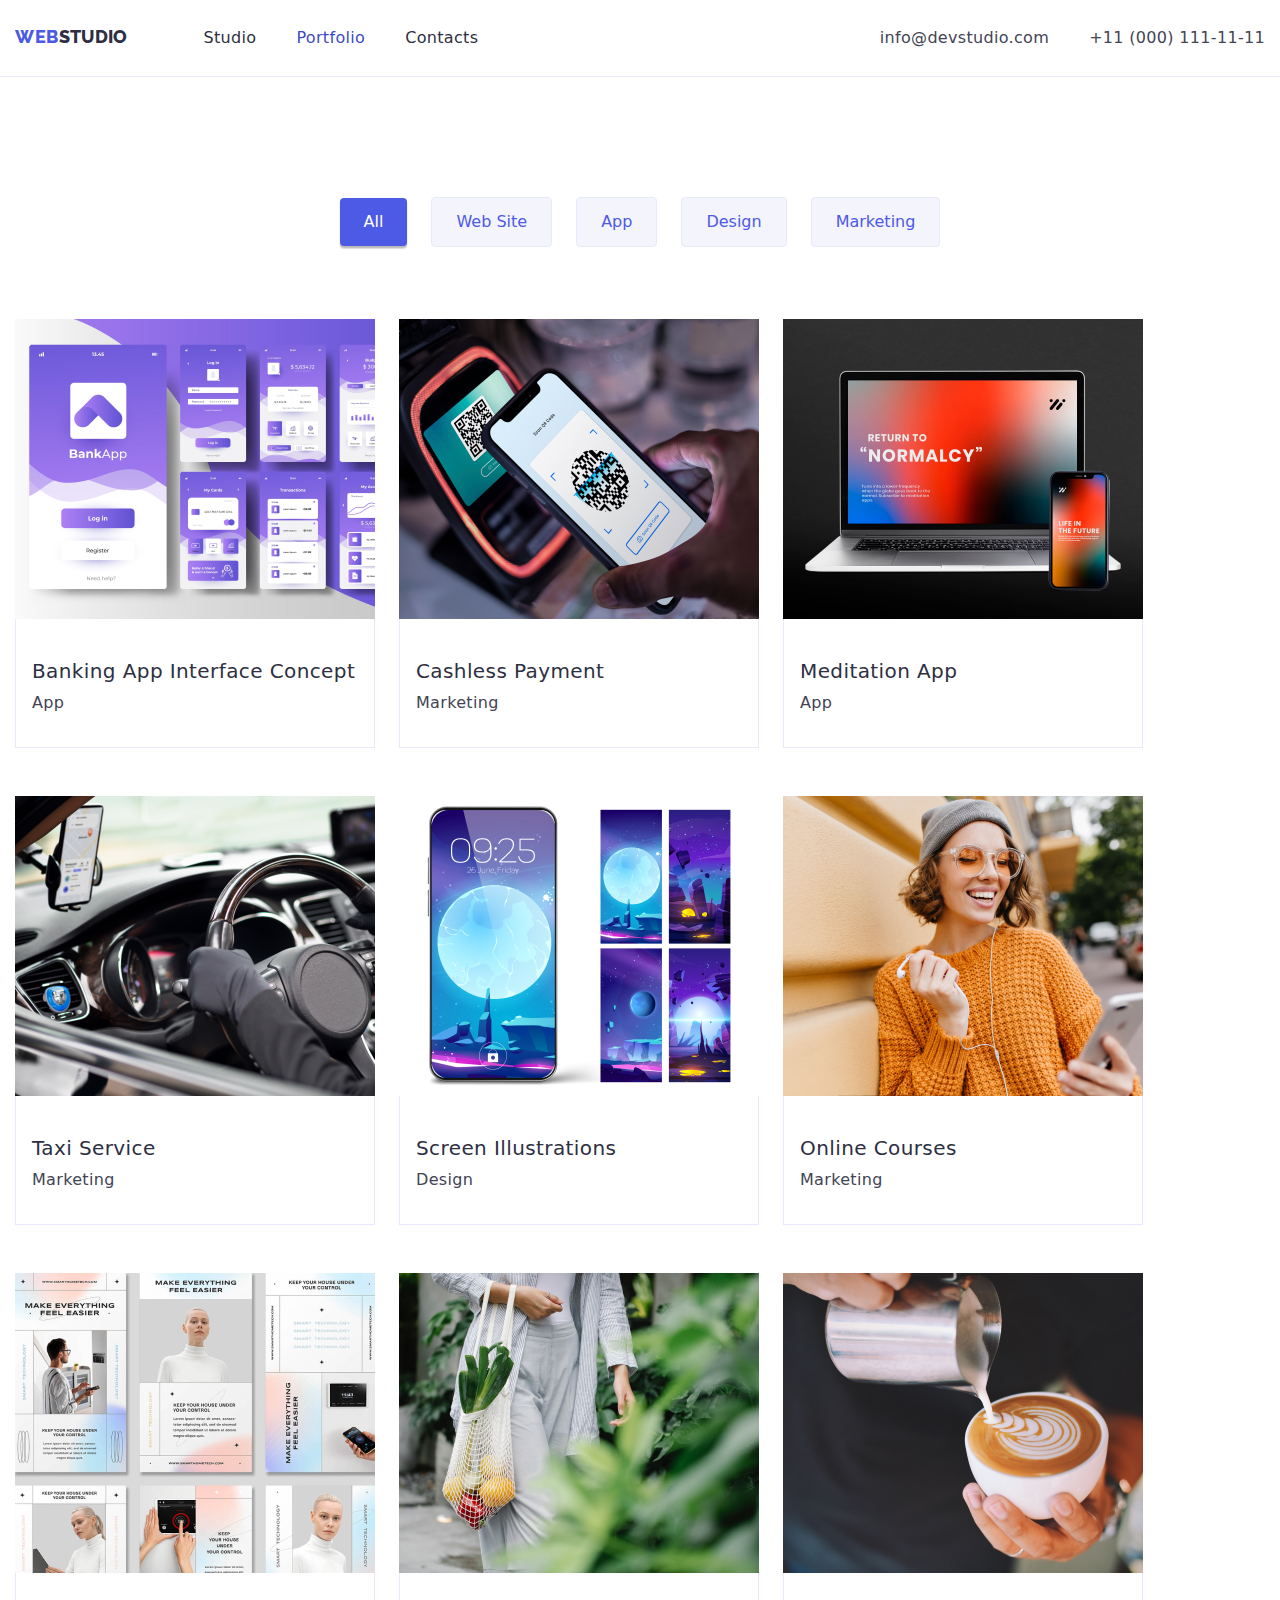
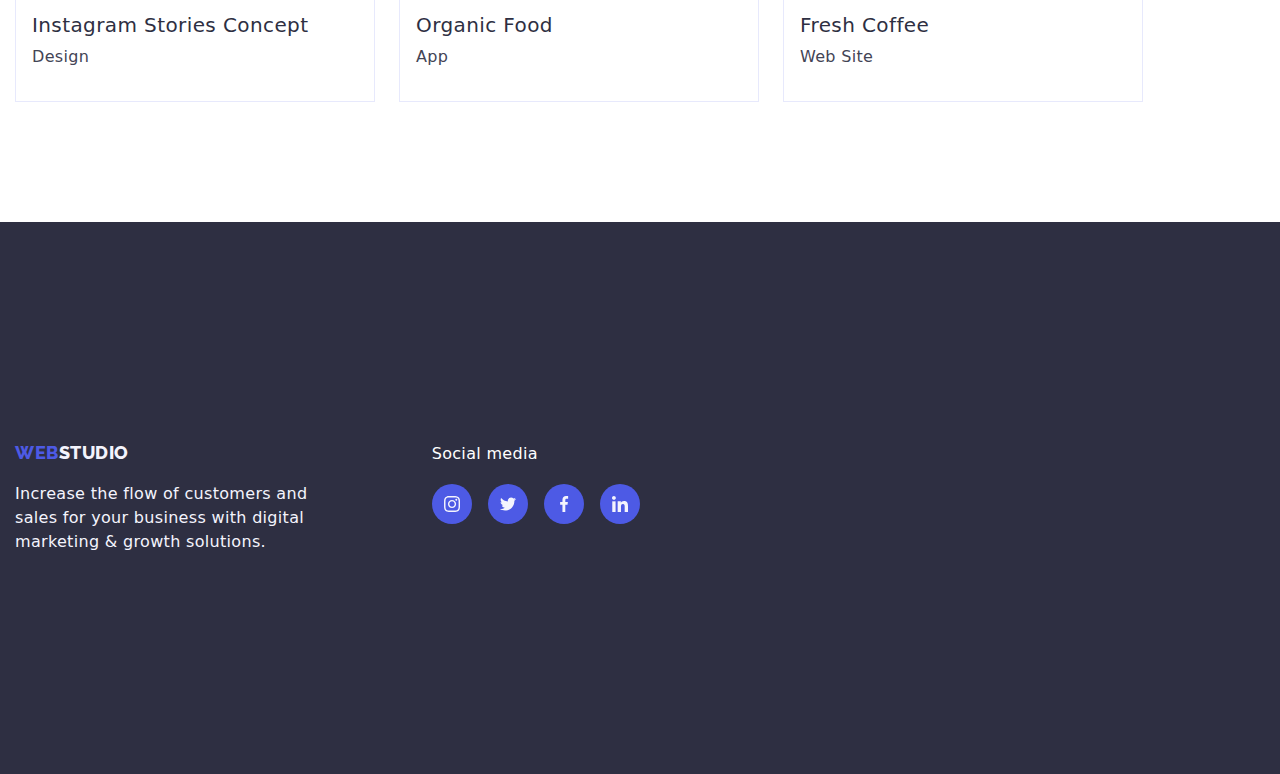
==== portfolio.html @ ba5e567d "homework4 submission1" ====
<!DOCTYPE html>
<html lang="en">
<head>
    <meta charset="UTF-8">
    <meta name="viewport" content="width=device-width, initial-scale=1.0">
    <title>Portfolio</title>

    <link rel="stylesheet" href="./css/styles.css">
    <link rel="preconnect" href="https://fonts.googleapis.com">
    <link rel="preconnect" href="https://fonts.gstatic.com" crossorigin>
    <link href="https://fonts.googleapis.com/css2?family=Raleway:wght@800&family=Roboto:wght@400;500;700;900&display=swap" rel="stylesheet">  
    <link
    rel="stylesheet"
    href="https://cdnjs.cloudflare.com/ajax/libs/modern-normalize/2.0.0/modern-normalize.min.css"/> 
</head>

<body>
    <header class="header">
        <div class="container header-container">
        <nav class="nav-list"><a 
            class="logo link"
            href="./index.html"><span class="web-logo">WEB</span><span class="studio-logo">STUDIO</span></a>
    
            
            <ul class="list link header-list">
                <li><a 
                    class="link-list link"
                    href="./index.html">Studio</a></li>
                
                <li><a 
                    class="link-list active-link link"     href="./portfolio.html">Portfolio</a></li>
                
                <li><a 
                    class="link-list link"
                    href="#">Contacts</a></li>
            </ul>
        </nav>        
        
            <address class="address-list">
            <ul class="address-header list link">
                <li><a 
                    class="address-link link" 
                    href="mailto:info@devstudio.com">info@devstudio.com</a></li>
                <li><a
                    class="address-link link"
                    href="tel:+110001111111">+11 (000) 111-11-11</a></li>
            </ul>
            </address>
        </div>   
    </header>

    <main>
        <section class="section">
            <div class="container services-container">
            <ul class="list services-list">
                <li><button
                    type="button" 
                    class="filter-button filter-active"
                    >All</button>
                </li>

                <li><button
                    type="button" 
                    class="filter-button">Web Site</button>
                </li>

                <li><button 
                    type="button" 
                    class="filter-button">App</button>
                </li>

                <li>
                    <button 
                    type="button" 
                    class="filter-button">Design</button>
                </li>
                <li>
                    <button 
                    type="button" 
                    class="filter-button">Marketing</button> 
                </li>
            </ul> 
        
    
            <ul class="list project-list">
                <li class="project-detail"><img 
                src="./images/portfolio-1.jpg"
                alt="photo of banking app"
                width="360"/><div class="project-wrapper">
                <h3 class="project-title">Banking App Interface Concept</h3>
                <p class="project-description">App</p></div></li>

                <li class="project-detail"><img 
                src="./images/portfolio-2.jpg" 
                alt="photo of cashless payment"
                width="360"/><div class="project-wrapper">
                <h3 class="project-title">Cashless Payment</h3>
                <p class="project-description">Marketing</p></div></li>

                <li class="project-detail"><img
                src="./images/portfolio-3.jpg"
                alt="photo of meditation app"
                width="360"/><div class="project-wrapper">
                <h3 class="project-title">Meditation App</h3>
                <p class="project-description">App</p></div></li>

                <li class="project-detail"><img
                src="./images/portfolio-4.jpg"
                alt="photo of taxi service"
                width="360"/><div class="project-wrapper">
                <h3 class="project-title">Taxi Service</h3> 
                <p class="project-description">Marketing</p></div></li>
                
                <li class="project-detail"><img
                src="./images/portfolio-5.jpg"
                alt="photo of screen illustrations"
                width="360"/><div class="project-wrapper">
                <h3 class="project-title">Screen Illustrations</h3> 
                <p class="project-description">Design</p></div>
                </li>

                <li class="project-detail"><img
                src="./images/portfolio-6.jpg"
                alt="photo of online courses"
                width="360"/><div class="project-wrapper"> 
                <h3 class="project-title">Online Courses</h3>
                <p class="project-description">Marketing</p></div>
                </li>
                
                <li class="project-detail"><img 
                src="./images/portfolio-7.jpg" 
                alt="photo of instagram stories concept"
                width="360"/><div class="project-wrapper"> 
                <h3 class="project-title">Instagram Stories Concept</h3>
                <p class="project-description">Design</p></div></li> 

                <li class="project-detail"><img
                src="./images/portfolio-8.jpg" 
                alt="photo of organic food"
                width="360"/><div class="project-wrapper"> 
                <h3 class="project-title">Organic Food</h3>
                <p class="project-description">App</p></div></li>

                <li class="project-detail"><img 
                    src="./images/portfolio-9.jpg" 
                    alt="fresh cup of coffee"
                    width="360"/><div class="project-wrapper"> 
                <h3 class="project-title">Fresh Coffee</h3>
                <p class="project-description">Web Site</p></div>
                </li>
            </ul>
            </div>
        </section>
    </main>

    
    <footer class="footer-section">
        <div class="container">

            <section class="section footer-logo">
                <a 
                class="link"
                href="./index.html"><span class="web-logo">WEB</span><span class="studio-footer">STUDIO</span></a>
                <p class="footer-text">Increase the flow of customers and<br>sales for your business with digital<br>marketing & growth solutions.</p>
            </section>
            
            <section class="section section-two">
                <p class="social-footer-title">Social media</p> 
                <ul class="social-footer-list list">
                    <li class="team-social-item"><a class="team-social-link link" href="https://instagram.com" target="_blank" rel="noopener noreferrer">
                        <svg class="team-social-icon" width="16" height="16">
                        <use href="./images/icons.svg#instagram"></use>
                        </svg>
                    </a></li>

                    <li class="team-social-item"><a class="team-social-link link" href="https://twitter.com" target="_blank" rel="noopener noreferrer">
                        <svg class="team-social-icon" width="16" height="16">
                            <use href="./images/icons.svg#twitter"></use>
                        </svg>
                    </a></li>
                    
                    <li class="team-social-item">
                    <a class="team-social-link link" href="https://facebook.com" target="_blank" rel="noopener noreferrer">
                        <svg class="team-social-icon" width="16" height="16">
                            <use href="./images/icons.svg#facebook"></use>
                        </svg>
                    </a></li>

                    <li class="team-social-item">
                        <a class="team-social-link link" href="https://linkedin.com" target="_blank" rel="noopener noreferrer">
                            <svg class="team-social-icon" width="16" height="16">
                                <use href="./images/icons.svg#linkedin"></use>
                            </svg>
                        </a> 
                    </li> 
                </ul>
            </section> 
        </div>
    </footer>      
</body>
</html>
---- css/styles.css ----
:root {
    --primary-white-color: #ffffff;
    --primary-text-color: #2E2F42;
    --secondary-text-color: #434455;
    --primary-background-color: #2E2F42;
    --background-color: #F4F4FD;
    --text-color: #4D5AE5;
    --secondary-background-color: #404BBF;
}

p,
h1,
h2,
h3,
h4,
h5,
h6 {
    margin: 0;
}

html {
    box-sizing: border-box;
}
*,*::after,
*::before{
    box-sizing: inherit;
}
ul,
ol {
    margin: 0;
    padding: 0;
}

img {
    display: block;
    max-width: 100%;
    height: auto;
}

body {
    font-family: "Roboto", sans-serif;
    font-weight: 400;
    font-size: 16px;
    line-height: 24px;
    letter-spacing: 0.32px;
}

.list{
    list-style: none;
    margin: 0;
    padding: 0;
}

.link{
    text-decoration: none;
    color: inherit;
}

.header{
    padding: 26px 0;
    border-bottom: 1px solid #E7E9FC;
}

.container {
    width: 100%;
    max-width: 1280px;
    padding: 0 15px;
    margin: 0 auto;
}

.header-container{
    display: flex;
    justify-content: space-between;
}   

.portfolio-header{
    display: flex;
    gap: 27px;
    border-bottom: 1px;
    border-color: #E7E9FC;
    padding: 32px 64px 32px 64px;
}

.nav-list{
    display: flex;
}
    

.header-list {
    display: flex;
    gap: 40px;
    margin-left: 76px;
}

.address-list{
    display: flex;
    gap: 27px;
    color: #434455;
}

.address-header{
    display: flex;
    gap: 40px;
    
}

.link-list{
    font-weight: 500;
    font-size: 16px;
    line-height: 24px;
    color: #2E2F42;
    font-style: normal;
    text-decoration: none;
}

.active-link {
    color: #404bbf !important;
}

.link-list:hover {
    color: #4D5AE5;
}
.link-list:focus {
    color: #4D5AE5;
}
.link-list:active {
    color: #4D5AE5;
}

/* .link-list::after{
    content: "";
    position: absolute;
    width: 60px;
    height: 1px;
    bottom: 0; 
    background-color: #4D5AE5; 
} */

.address-link{
    display: flex;
    font-style: normal;
    gap: 40px;
}

.address-link:hover {
    color: #4D5AE5; 
}

.address-link:focus {
    color: #4D5AE5;
}

.web-logo{
    font-family: "RALEWAY", sans-serif;
    font-weight: 800;
    font-size: 18px;
    line-height: 21px;
    color: #4D5AE5; 
}
.studio-logo{
    font-family: "RALEWAY", sans-serif;
    font-weight: 800;
    font-size: 18px;
    line-height: 21px;
    color: #2E2F42; 
}

.section{
    padding-top: 120px;
    padding-bottom: 120px;
    flex: 1;
}

h1{
    text-align: center;
}
.main-section{
    text-align: center;
    background-color: #2E2F42;
    padding: 188px;
    background-image: url(../images/dark-bg.png), url(../images/hero-bg-image1.jpg), linear-gradient(rgba(0, 79, 249,0.2), rgba(255, 249, 76, 0.2));
    background-repeat: no-repeat;
    background-position: center;
    background-size: cover;
    width: fill(1,053px);
    height: hug(128px);
    gap: 16px;
}


.header-main{
    font-weight: 700;
    font-size: 56px;
    line-height: 60px;
    color: #ffffff;
    margin-bottom: 48px;
}
.button-tab{
    font-family: inherit;
    font-size: 16px;
    font-weight: 500;
    line-height: 24px;
    color: #ffffff;
    background-color: #4D5AE5;
    border: none;
    padding: 16px 32px 16px 32px;
    border-radius: 4px;
    gap: 10px;
    cursor: pointer;
}
.button-tab:hover {
    background-color: #404BBF;
}

.services-list{
    display: flex;
    gap: 24px;
    align-items: center;
    margin-bottom: 72px;
}
.section-no-bottom-padding{
    padding-bottom: 0;
}

.services-container{
    display: flex;
    flex-direction: column;
    align-items: center;  
}
.button{
    cursor: pointer;
}

.filter-button{
    background: #f4f4fd;
    border: 1px solid #E7E9FC;
    color: #4D5AE5;
    border-radius: 4px;
    font-family: inherit;
    font-weight: 500;
    font-size: 16px;
    line-height: 24px;
    cursor: pointer;
    padding: 12px 24px;
}
.filter-button:hover{
    color: #ffffff;
    background-color: #404BBF;
    border-color: #404BBF;
    box-shadow: 0px 2px 2px 0px rgba(0, 0, 0, 0.12),
    0px 2px 1px 0px rgba(0, 0, 0, 0.08),
    0px 3px 1px 0px rgba(175, 145, 145, 0.1);
    
}

.filter-active{
    color: white;
    background-color: #4D5AE5;
    border: #404BBF;
    box-shadow: 0px 2px 2px 0px rgba(0, 0, 0, 0.12),
    0px 2px 1px 0px rgba(0, 0, 0, 0.08),
    0px 3px 1px 0px rgba(0, 0, 0, 0.10);
    padding: 12px 24px;
}

.client-logo{
    background-color: #F4F4FD;
    border-radius: 4px;
    width: 264px;
    height: 112px;
    padding: 24px;
}

.benefits-list{
    display: flex;
    justify-content: space-between;
    align-items: center;
    gap: 24px;
    margin: 0 auto;
}

.benefits-title, h3{
    color: #2E2F42;
    font-size: 20px; 
    letter-spacing: .4px;
    margin-bottom: 8px;
    margin-top: 8px;
    font-weight: 500; 
    line-height: 24px;
}

.section-text{
    color: #434455;
}

.section-grey{
    background-color: #F4F4FD;
}

.section-no-top-padding{
    padding-top: 0;
}

.section-title{
    font-weight: 700;
    font-size: 36px;
    line-height: 40px;
    color: #2E2F42;
    text-align: center;
    margin-bottom: 72px; 
    letter-spacing: 0.72px;
    text-transform: capitalize;
}

.what-list{
    display: flex;
    justify-content: space-between;
    align-items: center;
    gap: 24px;
    margin: 0 auto;  
}

.what-item {
    border: 1px solid #E7E9FC; 
}

.team-list{
    display: flex;
    gap: 24px;
    justify-content: space-between;
    align-items: center;
    margin: 0 auto; 
    text-align: center;
    width: 100%; 
}

.team-item{
    background-color: white;
    padding-bottom: 32px;
    box-shadow: 0px 2px 1px 0px rgba(46, 47, 66, 0.08),
    0px 1px 1px 0px rgba(46, 47, 66, 0.08),
    0px 1px 6px 0px rgba(46, 47, 66, 0.08);
    border-radius: 0px 0px 4px 4px;
}

.team-image{
    margin-bottom: 30px;
}
.team-title{
    color: #2E2F42;
    margin-bottom: 8px;
    font-weight: 500;
}
.team-position{
    color: #434455;
}
.team-social-item{
    width: 40px;
    height: 40px;
}

.team-social-link{
    width: 100%;
    height: 100%;
    border-radius: 50%;
    display: flex;
    align-items: center;
    justify-content: center;
    gap: 24px;
    color: #F4F4FD;
    background-color: #4D5AE5;
}

.team-social-icon{
    fill: currentColor;
}

.team-social-list{
    display: flex;
    justify-content: center;
    padding-top: 8px; 
    gap: 10px; 
}

.team-social-link:hover{
    background-color: #404BBF;
}

.client-list{
    gap: 12px;
    width: 100%;
    height: 100%;
    color: #8e8f99;
    display: flex;
    justify-content: space-between;
    align-items: center; 
}

.client-list-item{
    width: 168px;
    height: 88px;
    top: 128px;
    left: 20px;
}

.client-list-link{
    border: 1px solid #8e8f99;
    border-radius: 5px;
    padding: 16px 32px;
    width: 168px;
    height: 88px;
    display: flex;
    justify-content: center;
    align-items: center;
}
.client-logo-icon{
    fill: currentColor;
    width: 168px;
    height: 88px; 
}

.client-logo-icon:hover{
    border-color: #404BBF; 
}

.client-list-link:hover{
    border-color: #404BBF;
    color: #404BBF;
}


.project-list{
    display: flex;
    flex-wrap: wrap;
    gap: 48px 24px;
}

.project-wrapper{
    padding: 32px 16px;
    border: 1px solid #E7E9FC;
    border-top: none;
}

.project-title{
    text-decoration: none;
    color: #2E2F42;
    font-weight: 500;
    margin-bottom: 8px;
}

.project-description{
    font-weight: 400;
    font-size: 16px;
    line-height: 24px;
    color: #434455;
}

footer{
    background-color: #2E2F42;
    padding: 100px 0; 
}

.footer-section .container {
    display: flex;
    
}

.web-logo{
    color: var(--iris, #4D5AE5);
    font-family: Raleway;
    font-size: 18px;
    font-style: normal;
    font-weight: 800;
    line-height: 21px; 
    letter-spacing: 0.54px;
    text-transform: uppercase;
}

.studio-footer{
    color: var(--cloud, #F4F4FD);
    font-family: Raleway;
    font-size: 18px;
    font-style: normal;
    font-weight: 800;
    line-height: 21px; 
    letter-spacing: 0.54px;
    text-transform: uppercase;
}

.footer-logo{
    width: 264px;
    justify-content: left;
}

.section-two{
    flex: 2;
    justify-content: center;
}

.social-footer-list{
    display: flex;
    gap: 16px;
}
.social-footer-title{
    font-weight: 500;
    color: var(--primary-white-color);
    font-size: 16px;
    line-height: 24px;
    padding-bottom: 18px;
    line-height: 24px; 
    letter-spacing: 0.32px; 
}

.footer-text{
    color: #F4F4FD;
    padding-top: 16px;
    font-weight: 400;
    line-height: 24px;
    letter-spacing: 0.32px; 
}
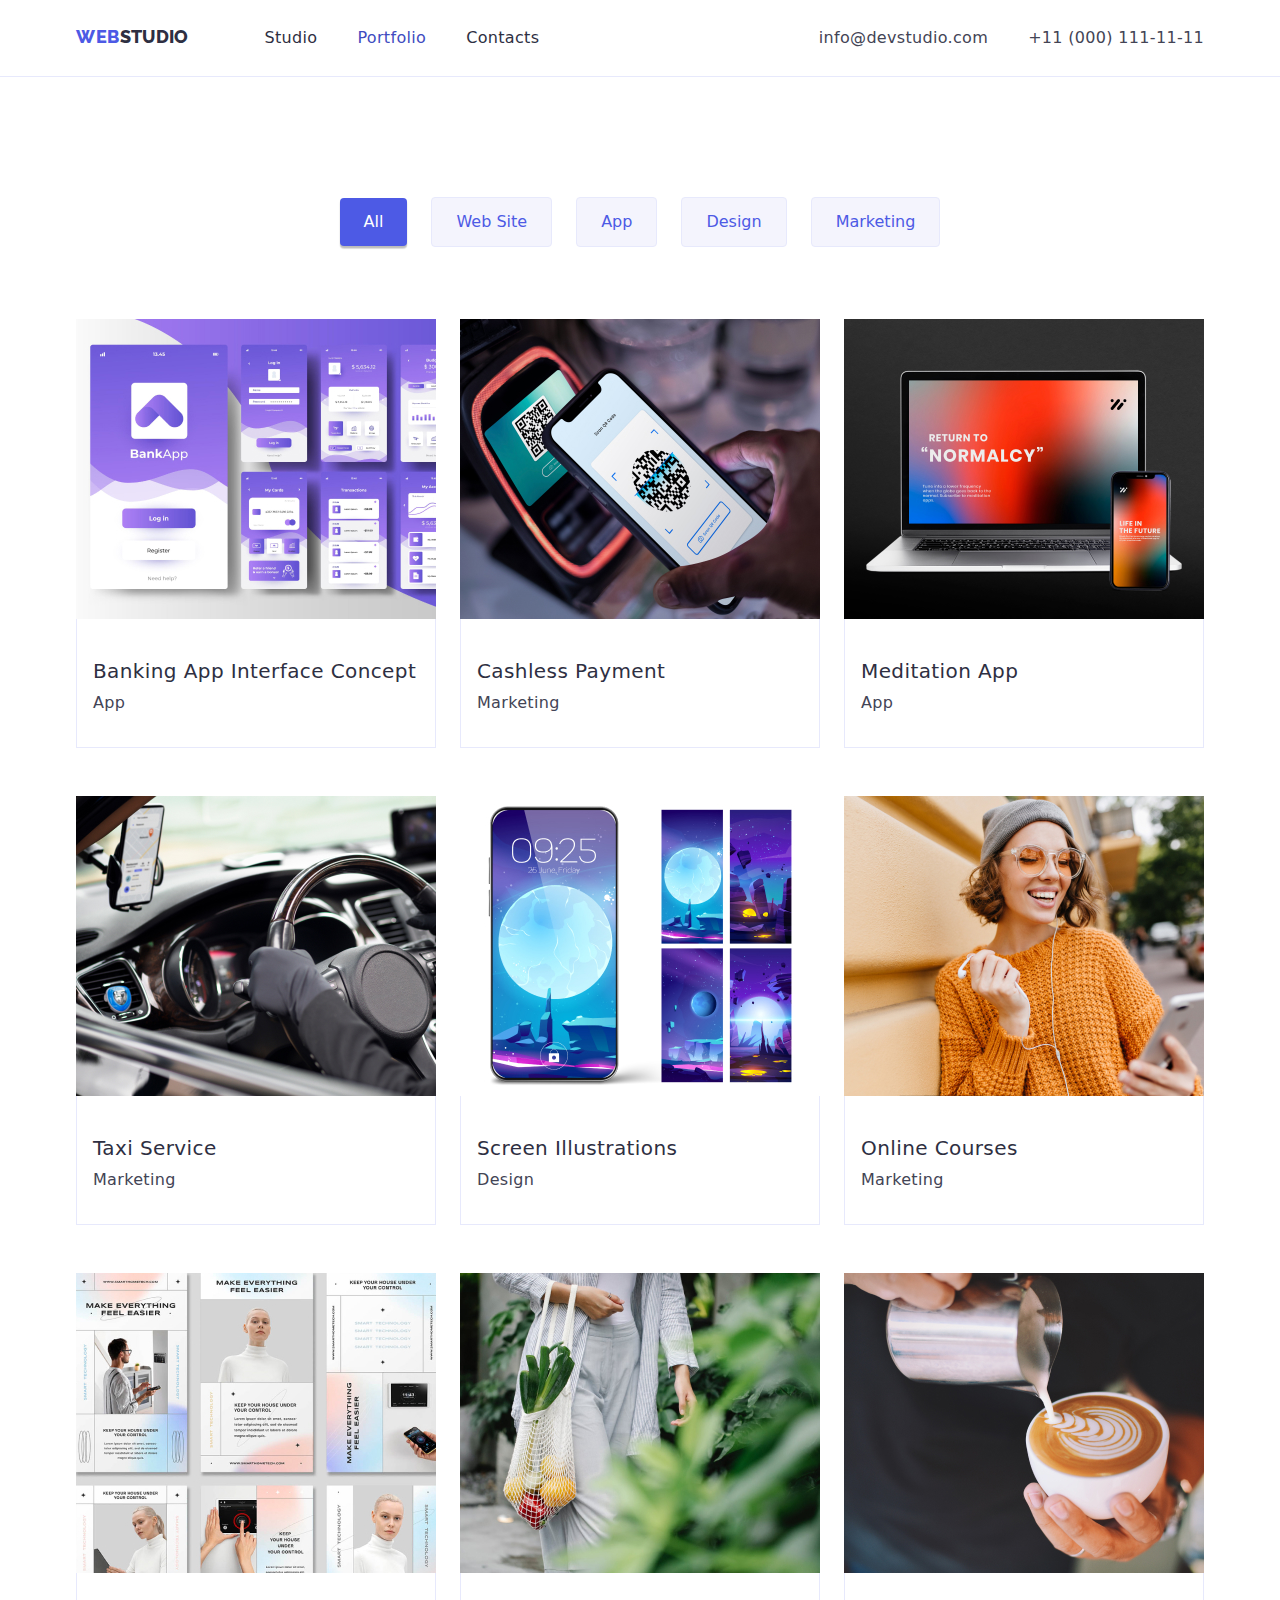
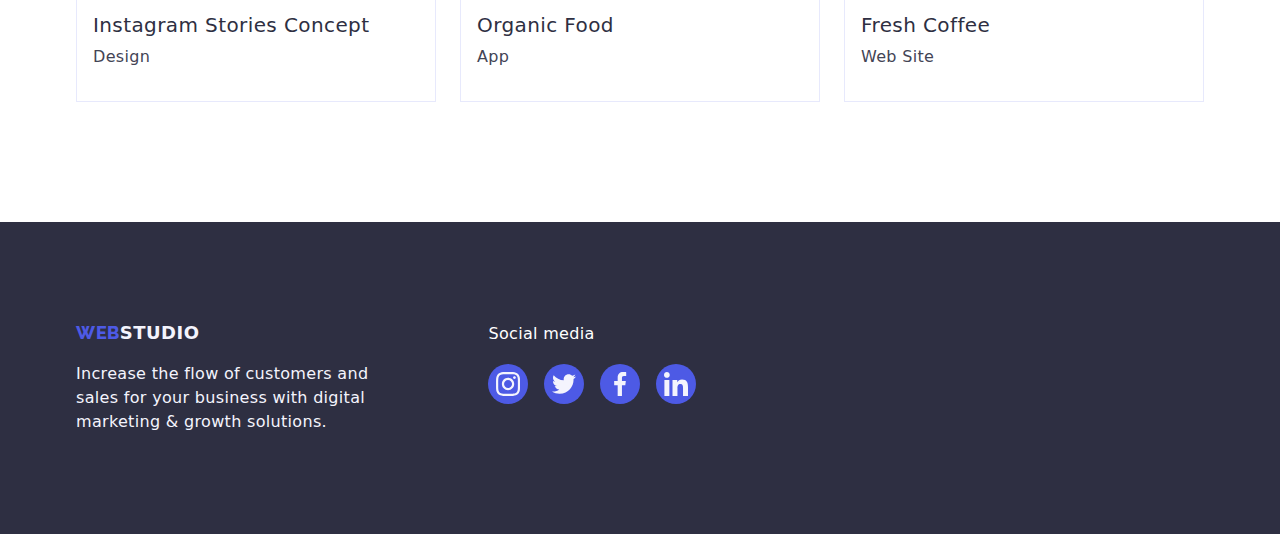
==== commit 60ece7b6: "container & project card shadow" ====
--- a/portfolio.html
+++ b/portfolio.html
@@ -8,7 +8,7 @@
     <link rel="stylesheet" href="./css/styles.css">
     <link rel="preconnect" href="https://fonts.googleapis.com">
     <link rel="preconnect" href="https://fonts.gstatic.com" crossorigin>
-    <link href="https://fonts.googleapis.com/css2?family=Raleway:wght@800&family=Roboto:wght@400;500;700;900&display=swap" rel="stylesheet">  
+    <link href="https://fonts.googleapis.com/css2?family=Raleway:wght@800&family=Roboto:wght@400;500;700;900&display=swap" rel="stylesheet">      
     <link
     rel="stylesheet"
     href="https://cdnjs.cloudflare.com/ajax/libs/modern-normalize/2.0.0/modern-normalize.min.css"/> 
@@ -83,70 +83,71 @@
         
     
             <ul class="list project-list">
-                <li class="project-detail"><img 
+                <li class="project-detail">
+                    <a class="link project-link" href="#"><img 
                 src="./images/portfolio-1.jpg"
                 alt="photo of banking app"
                 width="360"/><div class="project-wrapper">
                 <h3 class="project-title">Banking App Interface Concept</h3>
-                <p class="project-description">App</p></div></li>
-
-                <li class="project-detail"><img 
+                <p class="project-description">App</p></div></a></li>
+
+                <li class="project-detail"><a class="link project-link" href="#"><img 
                 src="./images/portfolio-2.jpg" 
                 alt="photo of cashless payment"
                 width="360"/><div class="project-wrapper">
                 <h3 class="project-title">Cashless Payment</h3>
-                <p class="project-description">Marketing</p></div></li>
-
-                <li class="project-detail"><img
+                <p class="project-description">Marketing</p></div></a></li>
+
+                <li class="project-detail"><a class="link project-link" href="#"><img
                 src="./images/portfolio-3.jpg"
                 alt="photo of meditation app"
                 width="360"/><div class="project-wrapper">
                 <h3 class="project-title">Meditation App</h3>
-                <p class="project-description">App</p></div></li>
-
-                <li class="project-detail"><img
+                <p class="project-description">App</p></div></a></li>
+
+                <li class="project-detail"><a class="link project-link" href="#"><img
                 src="./images/portfolio-4.jpg"
                 alt="photo of taxi service"
                 width="360"/><div class="project-wrapper">
                 <h3 class="project-title">Taxi Service</h3> 
-                <p class="project-description">Marketing</p></div></li>
-                
-                <li class="project-detail"><img
+                <p class="project-description">Marketing</p></div></a></li>
+                
+                <li class="project-detail"><a class="link project-link" href="#"><img
                 src="./images/portfolio-5.jpg"
                 alt="photo of screen illustrations"
                 width="360"/><div class="project-wrapper">
                 <h3 class="project-title">Screen Illustrations</h3> 
-                <p class="project-description">Design</p></div>
-                </li>
-
-                <li class="project-detail"><img
+                <p class="project-description">Design</p></div></a>
+                </li>
+
+                <li class="project-detail"><a class="link project-link" href="#"><img
                 src="./images/portfolio-6.jpg"
                 alt="photo of online courses"
                 width="360"/><div class="project-wrapper"> 
                 <h3 class="project-title">Online Courses</h3>
-                <p class="project-description">Marketing</p></div>
-                </li>
-                
-                <li class="project-detail"><img 
+                <p class="project-description">Marketing</p></div></a>
+                </li>
+                
+                <li class="project-detail"><a class="link project-link" href="#"><img 
                 src="./images/portfolio-7.jpg" 
                 alt="photo of instagram stories concept"
                 width="360"/><div class="project-wrapper"> 
                 <h3 class="project-title">Instagram Stories Concept</h3>
-                <p class="project-description">Design</p></div></li> 
-
-                <li class="project-detail"><img
+                <p class="project-description">Design</p></div></a></li> 
+
+                <li class="project-detail"><a class="link project-link" href="#"><img
                 src="./images/portfolio-8.jpg" 
                 alt="photo of organic food"
                 width="360"/><div class="project-wrapper"> 
                 <h3 class="project-title">Organic Food</h3>
-                <p class="project-description">App</p></div></li>
-
-                <li class="project-detail"><img 
+                <p class="project-description">App</p></div></a></li>
+
+                <li class="project-detail"><a class="link project-link" href="#"><img 
                     src="./images/portfolio-9.jpg" 
                     alt="fresh cup of coffee"
                     width="360"/><div class="project-wrapper"> 
                 <h3 class="project-title">Fresh Coffee</h3>
-                <p class="project-description">Web Site</p></div>
+                <p class="project-description">Web Site</p></div></a>
                 </li>
             </ul>
             </div>
@@ -157,44 +158,46 @@
     <footer class="footer-section">
         <div class="container">
 
-            <section class="section footer-logo">
+            <div class="footer-logo">
                 <a 
                 class="link"
                 href="./index.html"><span class="web-logo">WEB</span><span class="studio-footer">STUDIO</span></a>
                 <p class="footer-text">Increase the flow of customers and<br>sales for your business with digital<br>marketing & growth solutions.</p>
-            </section>
+            </div>
             
-            <section class="section section-two">
+            <div class="footer-social-wrapper">
                 <p class="social-footer-title">Social media</p> 
                 <ul class="social-footer-list list">
-                    <li class="team-social-item"><a class="team-social-link link" href="https://instagram.com" target="_blank" rel="noopener noreferrer">
-                        <svg class="team-social-icon" width="16" height="16">
-                        <use href="./images/icons.svg#instagram"></use>
+                    <li class="team-social-item"><a class="footer-social-link link" href="https://instagram.com" target="_blank" rel="noopener noreferrer">
+                        <svg class="team-social-icon" width="24" height="24">
+                            <use href="./images/icons.svg#instagram"></use>
                         </svg>
                     </a></li>
 
-                    <li class="team-social-item"><a class="team-social-link link" href="https://twitter.com" target="_blank" rel="noopener noreferrer">
-                        <svg class="team-social-icon" width="16" height="16">
-                            <use href="./images/icons.svg#twitter"></use>
-                        </svg>
-                    </a></li>
-                    
-                    <li class="team-social-item">
-                    <a class="team-social-link link" href="https://facebook.com" target="_blank" rel="noopener noreferrer">
-                        <svg class="team-social-icon" width="16" height="16">
+                <li class="team-social-item"><a class="footer-social-link link" href="https://twitter.com" target="_blank" rel="noopener noreferrer">
+                    <svg class="team-social-icon" width="24" height="24">
+                        <use href="./images/icons.svg#twitter"></use>
+                    </svg>
+                </a></li>
+
+                <li class="team-social-item">
+                    <a class="footer-social-link link" href="https://facebook.com" target="_blank" rel="noopener noreferrer">
+                        <svg class="team-social-icon" width="24" height="24">
                             <use href="./images/icons.svg#facebook"></use>
                         </svg>
-                    </a></li>
-
-                    <li class="team-social-item">
-                        <a class="team-social-link link" href="https://linkedin.com" target="_blank" rel="noopener noreferrer">
-                            <svg class="team-social-icon" width="16" height="16">
-                                <use href="./images/icons.svg#linkedin"></use>
-                            </svg>
-                        </a> 
-                    </li> 
+                    </a> 
+                </li>
+
+                <li class="team-social-item">
+                    <a class="footer-social-link link" href="https://linkedin.com" target="_blank" rel="noopener noreferrer">
+                        <svg class="team-social-icon" width="24" height="24">
+                            <use href="./images/icons.svg#linkedin"></use>
+                        </svg>
+                    </a> 
+                </li>
+                    
                 </ul>
-            </section> 
+            </div> 
         </div>
     </footer>      
 </body>
--- a/css/styles.css
+++ b/css/styles.css
@@ -62,8 +62,7 @@
 }
 
 .container {
-    width: 100%;
-    max-width: 1280px;
+    width: 1158px;
     padding: 0 15px;
     margin: 0 auto;
 }
@@ -127,14 +126,6 @@
     color: #4D5AE5;
 }
 
-/* .link-list::after{
-    content: "";
-    position: absolute;
-    width: 60px;
-    height: 1px;
-    bottom: 0; 
-    background-color: #4D5AE5; 
-} */
 
 .address-link{
     display: flex;
@@ -212,21 +203,6 @@
     background-color: #404BBF;
 }
 
-.services-list{
-    display: flex;
-    gap: 24px;
-    align-items: center;
-    margin-bottom: 72px;
-}
-.section-no-bottom-padding{
-    padding-bottom: 0;
-}
-
-.services-container{
-    display: flex;
-    flex-direction: column;
-    align-items: center;  
-}
 .button{
     cursor: pointer;
 }
@@ -263,20 +239,35 @@
     padding: 12px 24px;
 }
 
-.client-logo{
+.services-list{
+    display: flex;
+    gap: 24px;
+    align-items: center;
+    margin-bottom: 72px;
+}
+.section-no-bottom-padding{
+    padding-bottom: 0;
+}
+
+.services-container{
+    display: flex;
+    flex-direction: column;
+    align-items: center;  
+}
+
+.benefits-container{
+    display: flex;
+    align-items: center;
+    justify-content: center;
     background-color: #F4F4FD;
     border-radius: 4px;
     width: 264px;
-    height: 112px;
-    padding: 24px;
+    height: 112px; 
 }
 
 .benefits-list{
     display: flex;
-    justify-content: space-between;
-    align-items: center;
     gap: 24px;
-    margin: 0 auto;
 }
 
 .benefits-title, h3{
@@ -314,10 +305,8 @@
 
 .what-list{
     display: flex;
-    justify-content: space-between;
     align-items: center;
     gap: 24px;
-    margin: 0 auto;  
 }
 
 .what-item {
@@ -354,20 +343,17 @@
 .team-position{
     color: #434455;
 }
-.team-social-item{
+
+
+.team-social-item .team-social-link {
     width: 40px;
     height: 40px;
-}
-
-.team-social-link{
-    width: 100%;
-    height: 100%;
-    border-radius: 50%;
+    color: #F4F4FD;
+    border-radius: 50%; 
     display: flex;
     align-items: center;
     justify-content: center;
     gap: 24px;
-    color: #F4F4FD;
     background-color: #4D5AE5;
 }
 
@@ -378,8 +364,8 @@
 .team-social-list{
     display: flex;
     justify-content: center;
-    padding-top: 8px; 
-    gap: 10px; 
+    margin-top: 8px; 
+    gap: 24px; 
 }
 
 .team-social-link:hover{
@@ -396,17 +382,11 @@
     align-items: center; 
 }
 
-.client-list-item{
-    width: 168px;
-    height: 88px;
-    top: 128px;
-    left: 20px;
-}
 
 .client-list-link{
     border: 1px solid #8e8f99;
     border-radius: 5px;
-    padding: 16px 32px;
+    /* padding: 16px 32px; */
     width: 168px;
     height: 88px;
     display: flex;
@@ -415,13 +395,10 @@
 }
 .client-logo-icon{
     fill: currentColor;
-    width: 168px;
-    height: 88px; 
-}
-
-.client-logo-icon:hover{
-    border-color: #404BBF; 
-}
+    width: 104px;
+    height: 56px; 
+}
+
 
 .client-list-link:hover{
     border-color: #404BBF;
@@ -440,6 +417,17 @@
     border: 1px solid #E7E9FC;
     border-top: none;
 }
+
+.project-link{
+    display: block;
+}
+
+.project-link:hover, .project-link:focus{
+    box-shadow: 0px 2px 1px 0px rgba(46, 47, 66, 0.08),
+    0px 1px 1px 0px rgba(46, 47, 66, 0.16),
+    0px 1px 6px 0px rgba(46, 47, 66, 0.08);
+}
+
 
 .project-title{
     text-decoration: none;
@@ -460,14 +448,13 @@
     padding: 100px 0; 
 }
 
-.footer-section .container {
-    display: flex;
-    
+.footer-section .container{
+    display: flex;  
 }
 
 .web-logo{
     color: var(--iris, #4D5AE5);
-    font-family: Raleway;
+    font: Raleway;
     font-size: 18px;
     font-style: normal;
     font-weight: 800;
@@ -478,7 +465,7 @@
 
 .studio-footer{
     color: var(--cloud, #F4F4FD);
-    font-family: Raleway;
+    font: Raleway;
     font-size: 18px;
     font-style: normal;
     font-weight: 800;
@@ -487,15 +474,27 @@
     text-transform: uppercase;
 }
 
-.footer-logo{
-    width: 264px;
-    justify-content: left;
-}
-
-.section-two{
-    flex: 2;
+
+.footer-social-wrapper{
+    margin-left: 120px;
+}
+
+.footer-social-link {
+    width: 40px;
+    height: 40px;
+    color: #F4F4FD;
+    border-radius: 50%; 
+    display: flex;
+    align-items: center;
     justify-content: center;
-}
+    gap: 24px;
+    background-color: #4D5AE5; 
+}
+
+.footer-social-link:hover{
+    background-color: #31d0aa;
+}
+
 
 .social-footer-list{
     display: flex;
@@ -505,8 +504,7 @@
     font-weight: 500;
     color: var(--primary-white-color);
     font-size: 16px;
-    line-height: 24px;
-    padding-bottom: 18px;
+    margin-bottom: 18px;
     line-height: 24px; 
     letter-spacing: 0.32px; 
 }
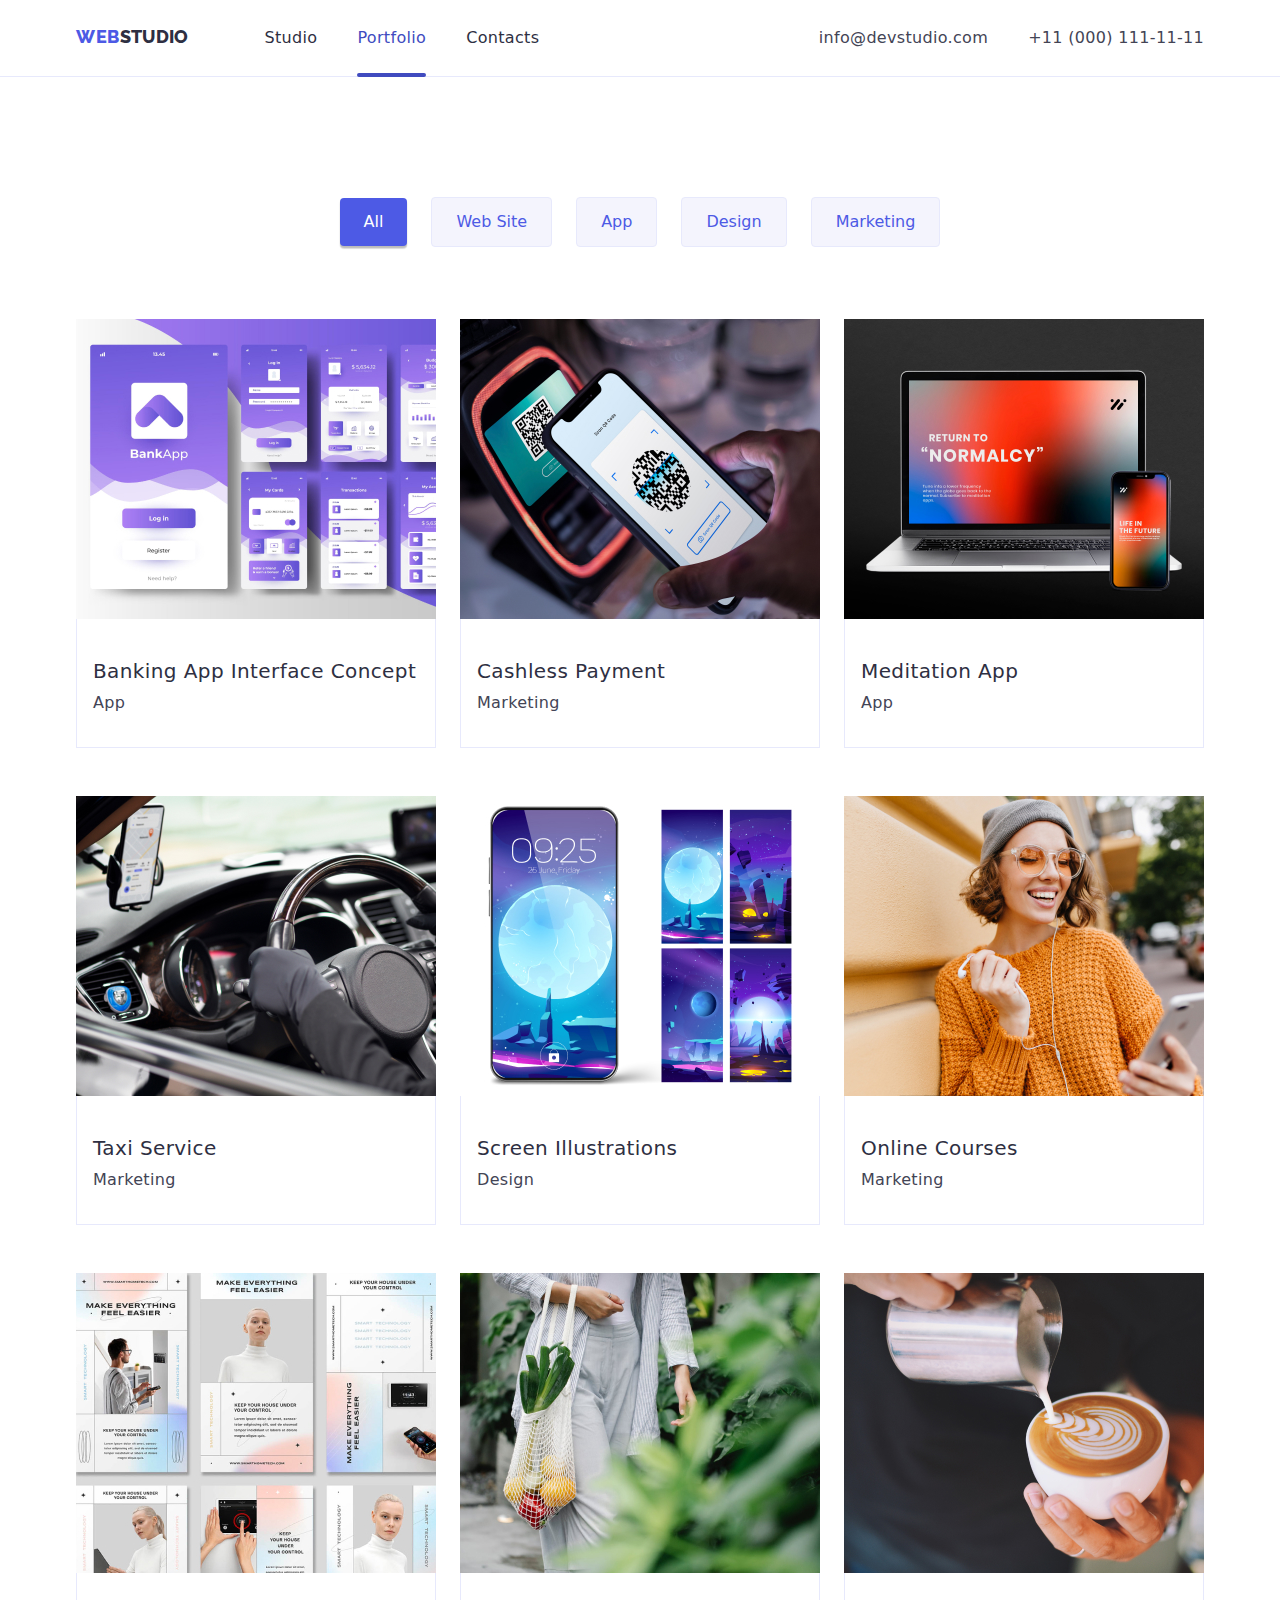
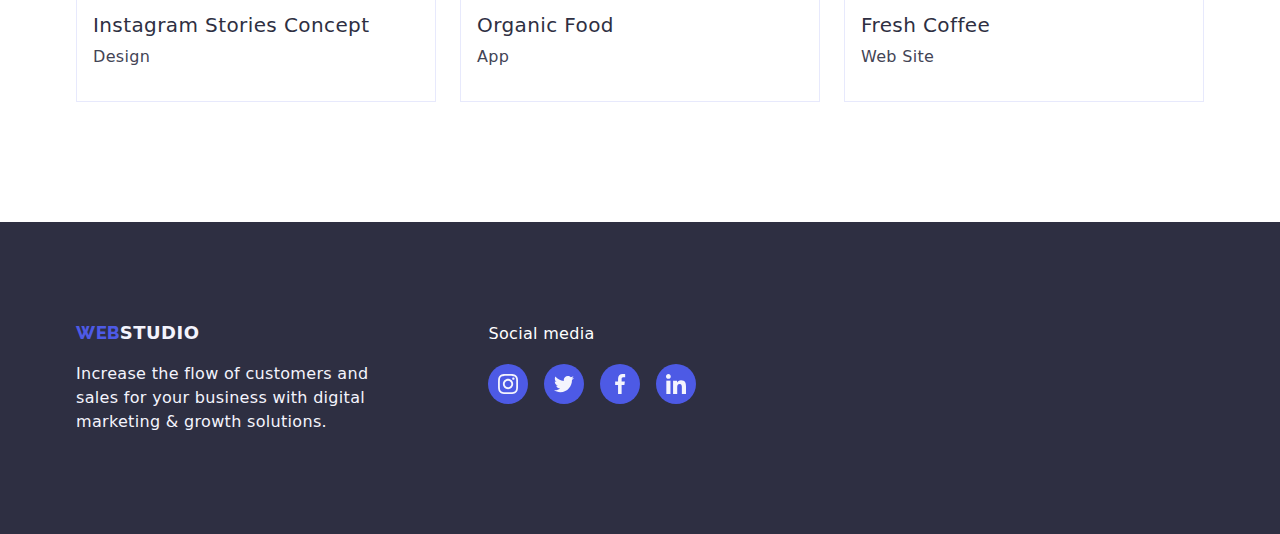
==== commit be5719d7: "hw5 js modal" ====
--- a/portfolio.html
+++ b/portfolio.html
@@ -28,7 +28,7 @@
                     href="./index.html">Studio</a></li>
                 
                 <li><a 
-                    class="link-list active-link link"     href="./portfolio.html">Portfolio</a></li>
+                    class="link-list active-link current link"     href="./portfolio.html">Portfolio</a></li>
                 
                 <li><a 
                     class="link-list link"
@@ -74,6 +74,7 @@
                     type="button" 
                     class="filter-button">Design</button>
                 </li>
+                
                 <li>
                     <button 
                     type="button" 
@@ -84,68 +85,117 @@
     
             <ul class="list project-list">
                 <li class="project-detail">
-                    <a class="link project-link" href="#"><img 
+                    <a class="link project-link" href="#">
+                        <div class="project-overlay-wrap">
+                        <img 
                 src="./images/portfolio-1.jpg"
                 alt="photo of banking app"
-                width="360"/><div class="project-wrapper">
+                width="360"/>
+                        <p class="project-overlay-text">14 Stylish and User-Friendly App Design Concepts · Task Manager App · Calorie Tracker App · Exotic Fruit Ecommerce App · Cloud Storage App</p>
+                        </div>
+                
+                <div class="project-wrapper">
                 <h3 class="project-title">Banking App Interface Concept</h3>
                 <p class="project-description">App</p></div></a></li>
 
-                <li class="project-detail"><a class="link project-link" href="#"><img 
+
+                <li class="project-detail"><a class="link project-link" href="#">
+                <div class="project-overlay-wrap">    
+                <img 
                 src="./images/portfolio-2.jpg" 
                 alt="photo of cashless payment"
-                width="360"/><div class="project-wrapper">
+                width="360"/>
+                <p class="project-overlay-text">14 Stylish and User-Friendly App Design Concepts · Task Manager App · Calorie Tracker App · Exotic Fruit Ecommerce App · Cloud Storage App</p> 
+                </div>
+                
+                <div class="project-wrapper">
                 <h3 class="project-title">Cashless Payment</h3>
                 <p class="project-description">Marketing</p></div></a></li>
 
-                <li class="project-detail"><a class="link project-link" href="#"><img
+                <li class="project-detail"><a class="link project-link" href="#">
+                <div class="project-overlay-wrap">
+                <img
                 src="./images/portfolio-3.jpg"
                 alt="photo of meditation app"
-                width="360"/><div class="project-wrapper">
+                width="360"/>
+                <p class="project-overlay-text">14 Stylish and User-Friendly App Design Concepts · Task Manager App · Calorie Tracker App · Exotic Fruit Ecommerce App · Cloud Storage App</p> 
+                </div>
+                
+                <div class="project-wrapper">
                 <h3 class="project-title">Meditation App</h3>
                 <p class="project-description">App</p></div></a></li>
 
-                <li class="project-detail"><a class="link project-link" href="#"><img
+                <li class="project-detail"><a class="link project-link" href="#">
+                <div class="project-overlay-wrap">
+                <img
                 src="./images/portfolio-4.jpg"
                 alt="photo of taxi service"
-                width="360"/><div class="project-wrapper">
+                width="360"/>
+                <p class="project-overlay-text">14 Stylish and User-Friendly App Design Concepts · Task Manager App · Calorie Tracker App · Exotic Fruit Ecommerce App · Cloud Storage App</p> 
+                </div>
+                <div class="project-wrapper">
                 <h3 class="project-title">Taxi Service</h3> 
                 <p class="project-description">Marketing</p></div></a></li>
                 
-                <li class="project-detail"><a class="link project-link" href="#"><img
+                <li class="project-detail"><a class="link project-link" href="#">
+                <div class="project-overlay-wrap">   
+                <img
                 src="./images/portfolio-5.jpg"
                 alt="photo of screen illustrations"
-                width="360"/><div class="project-wrapper">
+                width="360"/>
+                <p class="project-overlay-text">14 Stylish and User-Friendly App Design Concepts · Task Manager App · Calorie Tracker App · Exotic Fruit Ecommerce App · Cloud Storage App</p> 
+                </div>
+                <div class="project-wrapper">
                 <h3 class="project-title">Screen Illustrations</h3> 
                 <p class="project-description">Design</p></div></a>
                 </li>
 
-                <li class="project-detail"><a class="link project-link" href="#"><img
+                <li class="project-detail"><a class="link project-link" href="#">
+                <div class="project-overlay-wrap">   
+                <img
                 src="./images/portfolio-6.jpg"
                 alt="photo of online courses"
-                width="360"/><div class="project-wrapper"> 
+                width="360"/>
+                <p class="project-overlay-text">14 Stylish and User-Friendly App Design Concepts · Task Manager App · Calorie Tracker App · Exotic Fruit Ecommerce App · Cloud Storage App</p> 
+                </div>
+                <div class="project-wrapper"> 
                 <h3 class="project-title">Online Courses</h3>
                 <p class="project-description">Marketing</p></div></a>
                 </li>
                 
-                <li class="project-detail"><a class="link project-link" href="#"><img 
+                <li class="project-detail"><a class="link project-link" href="#">
+                <div class="project-overlay-wrap">    
+                <img 
                 src="./images/portfolio-7.jpg" 
                 alt="photo of instagram stories concept"
-                width="360"/><div class="project-wrapper"> 
+                width="360"/>
+                <p class="project-overlay-text">14 Stylish and User-Friendly App Design Concepts · Task Manager App · Calorie Tracker App · Exotic Fruit Ecommerce App · Cloud Storage App</p> 
+                </div>
+                <div class="project-wrapper"> 
                 <h3 class="project-title">Instagram Stories Concept</h3>
                 <p class="project-description">Design</p></div></a></li> 
 
-                <li class="project-detail"><a class="link project-link" href="#"><img
+                <li class="project-detail"><a class="link project-link" href="#">
+                <div class="project-overlay-wrap">    
+                <img
                 src="./images/portfolio-8.jpg" 
                 alt="photo of organic food"
-                width="360"/><div class="project-wrapper"> 
+                width="360"/>
+                <p class="project-overlay-text">14 Stylish and User-Friendly App Design Concepts · Task Manager App · Calorie Tracker App · Exotic Fruit Ecommerce App · Cloud Storage App</p> 
+                </div>
+                <div class="project-wrapper"> 
                 <h3 class="project-title">Organic Food</h3>
                 <p class="project-description">App</p></div></a></li>
 
-                <li class="project-detail"><a class="link project-link" href="#"><img 
-                    src="./images/portfolio-9.jpg" 
-                    alt="fresh cup of coffee"
-                    width="360"/><div class="project-wrapper"> 
+                <li class="project-detail"><a class="link project-link" href="#">
+                <div class="project-overlay-wrap">  
+                <img 
+                src="./images/portfolio-9.jpg" 
+                alt="fresh cup of coffee"
+                width="360"/>
+                <p class="project-overlay-text">14 Stylish and User-Friendly App Design Concepts · Task Manager App · Calorie Tracker App · Exotic Fruit Ecommerce App · Cloud Storage App</p> 
+                </div>
+                <div class="project-wrapper"> 
                 <h3 class="project-title">Fresh Coffee</h3>
                 <p class="project-description">Web Site</p></div></a>
                 </li>
@@ -169,20 +219,20 @@
                 <p class="social-footer-title">Social media</p> 
                 <ul class="social-footer-list list">
                     <li class="team-social-item"><a class="footer-social-link link" href="https://instagram.com" target="_blank" rel="noopener noreferrer">
-                        <svg class="team-social-icon" width="24" height="24">
+                        <svg class="team-social-icon" width="20" height="20">
                             <use href="./images/icons.svg#instagram"></use>
                         </svg>
                     </a></li>
 
                 <li class="team-social-item"><a class="footer-social-link link" href="https://twitter.com" target="_blank" rel="noopener noreferrer">
-                    <svg class="team-social-icon" width="24" height="24">
+                    <svg class="team-social-icon" width="20" height="20">
                         <use href="./images/icons.svg#twitter"></use>
                     </svg>
                 </a></li>
 
                 <li class="team-social-item">
                     <a class="footer-social-link link" href="https://facebook.com" target="_blank" rel="noopener noreferrer">
-                        <svg class="team-social-icon" width="24" height="24">
+                        <svg class="team-social-icon" width="20" height="20">
                             <use href="./images/icons.svg#facebook"></use>
                         </svg>
                     </a> 
@@ -190,7 +240,7 @@
 
                 <li class="team-social-item">
                     <a class="footer-social-link link" href="https://linkedin.com" target="_blank" rel="noopener noreferrer">
-                        <svg class="team-social-icon" width="24" height="24">
+                        <svg class="team-social-icon" width="20" height="20">
                             <use href="./images/icons.svg#linkedin"></use>
                         </svg>
                     </a> 
--- a/css/styles.css
+++ b/css/styles.css
@@ -21,10 +21,12 @@
 html {
     box-sizing: border-box;
 }
+
 *,*::after,
 *::before{
     box-sizing: inherit;
 }
+
 ul,
 ol {
     margin: 0;
@@ -90,6 +92,41 @@
     gap: 40px;
     margin-left: 76px;
 }
+.active-link {
+    color: #404bbf !important;
+}
+
+.link-list{
+    position: relative;
+}
+.current{
+    /* position: relative; */
+    color: #404BBF;
+}
+.link-list::after{
+    content: "";
+    position: absolute;
+    left: 0;
+    bottom: -30px;
+    width: 0;
+    height: 4px;
+    border-radius: 2px;
+    border: 0px solid #404BBF;
+    background-color: #404BBF;
+    transition: all 250ms cubic-bezier(0.4, 0, 0.2, 1); 
+}
+
+.current::after, .link-list:focus::after, .link-list:hover::after{
+    content: "";
+    position: absolute;
+    left: 0;
+    bottom: -30px;
+    width: 100%;
+    height: 4px;
+    border-radius: 2px;
+    border: 2px solid #404BBF;
+    background-color: #404BBF;
+}
 
 .address-list{
     display: flex;
@@ -99,8 +136,7 @@
 
 .address-header{
     display: flex;
-    gap: 40px;
-    
+    gap: 40px;  
 }
 
 .link-list{
@@ -110,35 +146,27 @@
     color: #2E2F42;
     font-style: normal;
     text-decoration: none;
-}
-
-.active-link {
-    color: #404bbf !important;
-}
-
-.link-list:hover {
+
+    transition: color 250ms cubic-bezier(0.4, 0, 0.2, 1); 
+}
+
+
+.link-list:hover,
+.link-list:focus,
+.link-list:active{
     color: #4D5AE5;
 }
-.link-list:focus {
-    color: #4D5AE5;
-}
-.link-list:active {
-    color: #4D5AE5;
-}
-
 
 .address-link{
     display: flex;
     font-style: normal;
     gap: 40px;
-}
-
-.address-link:hover {
+    transition: color 250ms cubic-bezier(0.4, 0, 0.2, 1); 
+}
+
+.address-link:hover,
+.address-link:focus {
     color: #4D5AE5; 
-}
-
-.address-link:focus {
-    color: #4D5AE5;
 }
 
 .web-logo{
@@ -168,7 +196,7 @@
 .main-section{
     text-align: center;
     background-color: #2E2F42;
-    padding: 188px;
+    padding: 188px 0;
     background-image: url(../images/dark-bg.png), url(../images/hero-bg-image1.jpg), linear-gradient(rgba(0, 79, 249,0.2), rgba(255, 249, 76, 0.2));
     background-repeat: no-repeat;
     background-position: center;
@@ -178,7 +206,6 @@
     gap: 16px;
 }
 
-
 .header-main{
     font-weight: 700;
     font-size: 56px;
@@ -198,6 +225,8 @@
     border-radius: 4px;
     gap: 10px;
     cursor: pointer;
+
+    transition: background-color 250ms cubic-bezier(0.4, 0, 0.2, 1), color 250ms cubic-bezier(0.4, 0, 0.2, 1); 
 }
 .button-tab:hover {
     background-color: #404BBF;
@@ -218,6 +247,9 @@
     line-height: 24px;
     cursor: pointer;
     padding: 12px 24px;
+    
+    transition: background-color 250ms cubic-bezier(0.4, 0, 0.2, 1), color 250ms cubic-bezier(0.4, 0, 0.2, 1);
+
 }
 .filter-button:hover{
     color: #ffffff;
@@ -237,6 +269,8 @@
     0px 2px 1px 0px rgba(0, 0, 0, 0.08),
     0px 3px 1px 0px rgba(0, 0, 0, 0.10);
     padding: 12px 24px;
+
+    transition: background-color 250ms cubic-bezier(0.4, 0, 0.2, 1), color 250ms cubic-bezier(0.4, 0, 0.2, 1); 
 }
 
 .services-list{
@@ -335,15 +369,16 @@
 .team-image{
     margin-bottom: 30px;
 }
+
 .team-title{
     color: #2E2F42;
     margin-bottom: 8px;
     font-weight: 500;
 }
+
 .team-position{
     color: #434455;
 }
-
 
 .team-social-item .team-social-link {
     width: 40px;
@@ -355,6 +390,13 @@
     justify-content: center;
     gap: 24px;
     background-color: #4D5AE5;
+
+    transition: background-color 250ms cubic-bezier(0.4, 0, 0.2, 1), color 250ms cubic-bezier(0.4, 0, 0.2, 1);
+}
+
+.team-social-link:hover,
+.team-social-link:focus{
+    background-color: #404BBF;
 }
 
 .team-social-icon{
@@ -366,10 +408,6 @@
     justify-content: center;
     margin-top: 8px; 
     gap: 24px; 
-}
-
-.team-social-link:hover{
-    background-color: #404BBF;
 }
 
 .client-list{
@@ -381,7 +419,6 @@
     justify-content: space-between;
     align-items: center; 
 }
-
 
 .client-list-link{
     border: 1px solid #8e8f99;
@@ -392,6 +429,8 @@
     display: flex;
     justify-content: center;
     align-items: center;
+
+    transition: border-color 250ms cubic-bezier(0.4, 0, 0.2, 1), color 250ms cubic-bezier(0.4, 0, 0.2, 1); 
 }
 .client-logo-icon{
     fill: currentColor;
@@ -399,12 +438,11 @@
     height: 56px; 
 }
 
-
-.client-list-link:hover{
+.client-list-link:hover,
+.client-list-link:focus{
     border-color: #404BBF;
     color: #404BBF;
 }
-
 
 .project-list{
     display: flex;
@@ -418,16 +456,44 @@
     border-top: none;
 }
 
+.project-overlay-wrap{
+    position: relative;
+    overflow: hidden;
+}
+
+.project-overlay-text{
+    position: absolute;
+    top: 0;
+    height: 100%;
+    width: 100%;
+    padding: 40px 32px;
+    color: #F4F4FD;
+    font-family: Roboto;
+    font-size: 16px;
+    font-style: normal;
+    font-weight: 400;
+    line-height: 24px;
+    letter-spacing: 0.32px;
+    background-color: #4D5AE5;
+    
+    transform: translateY(100%);
+    transition: transform 250ms cubic-bezier(0.4, 0, 0.2, 1);
+}
+
+.project-detail:hover .project-overlay-text{
+    transform: translateY(0);
+}
+
 .project-link{
     display: block;
 }
 
-.project-link:hover, .project-link:focus{
+.project-detail:hover, 
+.project-detail:focus{
     box-shadow: 0px 2px 1px 0px rgba(46, 47, 66, 0.08),
     0px 1px 1px 0px rgba(46, 47, 66, 0.16),
     0px 1px 6px 0px rgba(46, 47, 66, 0.08);
 }
-
 
 .project-title{
     text-decoration: none;
@@ -474,7 +540,6 @@
     text-transform: uppercase;
 }
 
-
 .footer-social-wrapper{
     margin-left: 120px;
 }
@@ -487,14 +552,15 @@
     display: flex;
     align-items: center;
     justify-content: center;
-    gap: 24px;
-    background-color: #4D5AE5; 
+    /* gap: 24px; */
+    background-color: #4D5AE5;
+    
+    transition: background-color 250ms cubic-bezier(0.4, 0, 0.2, 1), color 250ms cubic-bezier(0.4, 0, 0.2, 1);
 }
 
 .footer-social-link:hover{
     background-color: #31d0aa;
 }
-
 
 .social-footer-list{
     display: flex;
@@ -517,3 +583,64 @@
     letter-spacing: 0.32px; 
 }
 
+.backdrop{
+    position: fixed;
+    top: 0;
+    left: 0;
+    width: 100%;
+    height: 100%;
+    background-color: rgba(0, 0, 0, 0.2);
+    opacity: 1;
+    transition: opacity 250ms cubic-bezier(0.4, 0, 0.2, 1);
+}
+
+.modal{
+    position: absolute;
+    top: 50%;
+    left: 50%;
+    min-width: 408px;
+    min-height: 584px;
+    background-color: #FCFCFC;
+    transform: translate(-50%, -50%) scale(1);
+    transition: transform 250ms cubic-bezier(0.4, 0, 0.2, 1);  
+}
+
+.backdrop.is-hidden .modal{
+    transform: translate(-50%, -50%) scale(0);
+}
+
+.modal-close{
+    position: absolute;
+    top: 8px;
+    right: 8px;
+    padding: 3px;
+    display: flex;
+    justify-content: center;
+    align-items: center;
+    width: 24px;
+    height: 24px;
+    background-color: #E7E9FC;
+    color: #2E2F42;
+    border: 2px solid rgba(0, 0, 0, 0.10);
+    border-radius: 50%;
+    cursor: pointer;
+    transition: color 250ms cubic-bezier(0.4, 0, 0.2, 1), background-color 250ms cubic-bezier(0.4, 0, 0.2, 1);
+}
+
+.modal-close:hover,
+.modal-close:focus{
+    color: white;
+    background-color: #404BBF;
+}
+
+.modal-close-icon{
+    fill: currentColor;
+}
+
+.is-hidden{
+    visibility: none;
+    opacity: 0;
+    pointer-events: none;
+}
+
+
